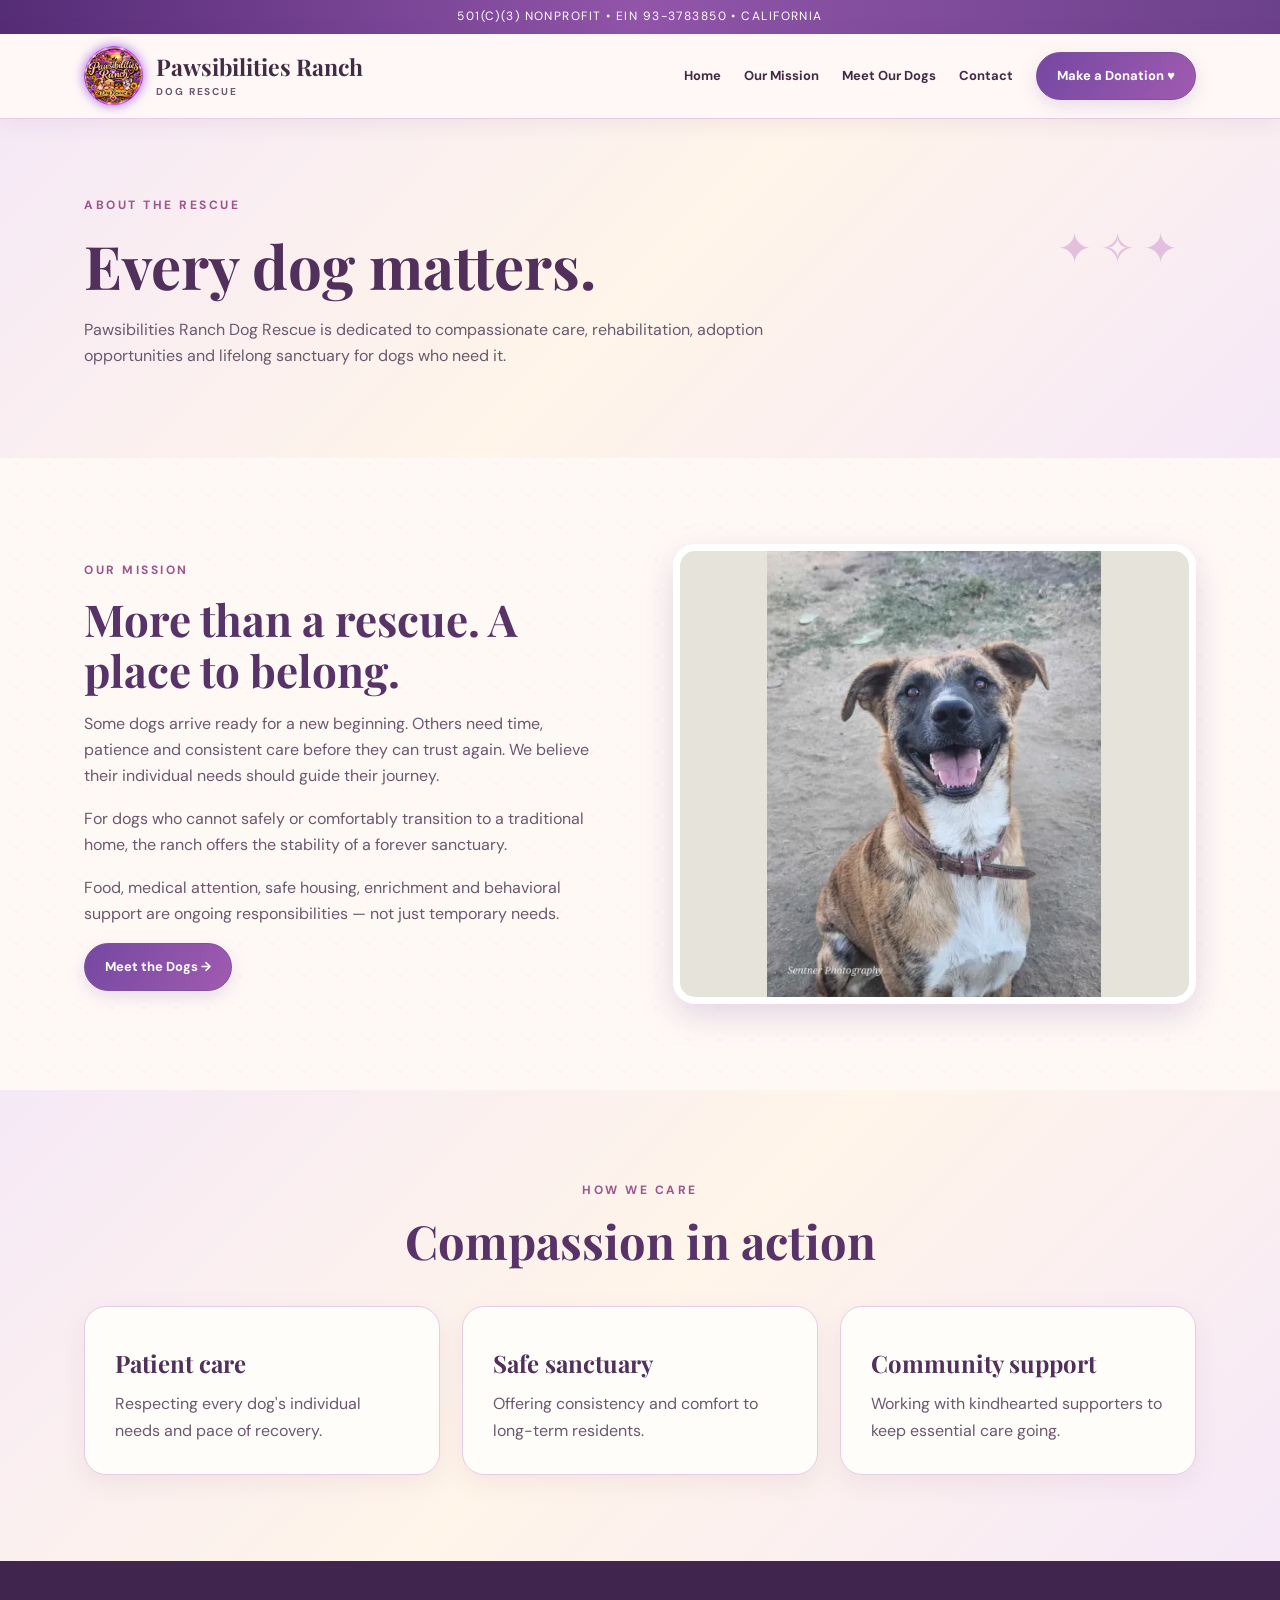
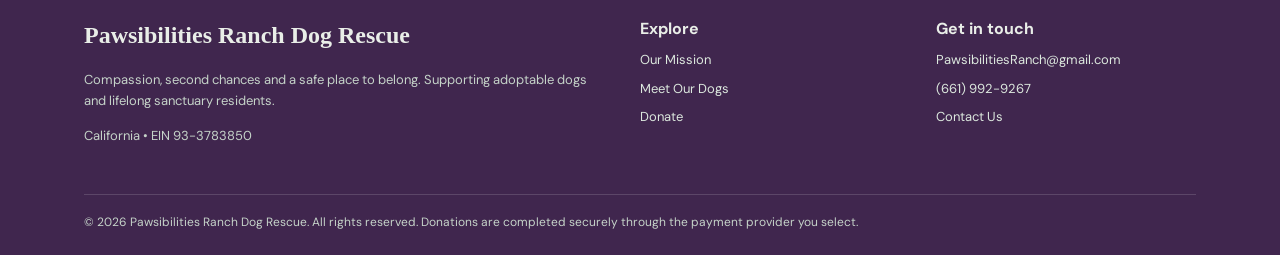
==== about.html @ be0eb977 "Add files via upload" ====
<!doctype html><html lang="en"><head><meta charset="utf-8"><meta name="viewport" content="width=device-width, initial-scale=1"><meta name="description" content="Pawsibilities Ranch Dog Rescue — compassionate care, adoption and lifelong sanctuary for dogs in need."><title>Our Mission | Pawsibilities Ranch Dog Rescue</title><link rel="icon" href="enchanted-ranch-logo.png"><link rel="stylesheet" href="styles.css"><script defer src="script.js"></script></head><body>
<div class="topline">501(c)(3) Nonprofit • EIN 93-3783850 • California</div><header class="nav"><div class="container nav-inner"><a href="index.html" class="brand"><img src="enchanted-ranch-logo.png" alt=""><span>Pawsibilities Ranch<small>DOG RESCUE</small></span></a><button class="mobile-toggle" id="menu" aria-label="Toggle navigation" aria-expanded="false">☰ Menu</button><nav class="links" id="links"><a href="index.html">Home</a><a href="about.html">Our Mission</a><a href="dogs.html">Meet Our Dogs</a><a href="contact.html">Contact</a><a class="button" href="donate.html">Make a Donation ♥</a></nav></div></header><main><section class="page-hero"><div class="container"><span class="eyebrow">About the rescue</span><h1>Every dog matters.</h1><p>Pawsibilities Ranch Dog Rescue is dedicated to compassionate care, rehabilitation, adoption opportunities and lifelong sanctuary for dogs who need it.</p></div></section><section class="section"><div class="container split"><div><span class="eyebrow">Our mission</span><h2>More than a rescue. A place to belong.</h2><p>Some dogs arrive ready for a new beginning. Others need time, patience and consistent care before they can trust again. We believe their individual needs should guide their journey.</p><p>For dogs who cannot safely or comfortably transition to a traditional home, the ranch offers the stability of a forever sanctuary.</p><p>Food, medical attention, safe housing, enrichment and behavioral support are ongoing responsibilities — not just temporary needs.</p><a class="button" href="dogs.html">Meet the Dogs →</a></div><img class="photo-feature" src="tigress.webp" alt="Tigress, a sanctuary resident"></div></section><section class="section tint"><div class="container"><div class="section-head"><span class="eyebrow">How we care</span><h2>Compassion in action</h2></div><div class="cards3"><article class="value-card"><h3>Patient care</h3><p>Respecting every dog's individual needs and pace of recovery.</p></article><article class="value-card"><h3>Safe sanctuary</h3><p>Offering consistency and comfort to long-term residents.</p></article><article class="value-card"><h3>Community support</h3><p>Working with kindhearted supporters to keep essential care going.</p></article></div></div></section></main>
<footer class="footer"><div class="container"><div class="footer-grid"><div><strong style="font-family:Georgia,serif;font-size:24px">Pawsibilities Ranch Dog Rescue</strong><p>Compassion, second chances and a safe place to belong. Supporting adoptable dogs and lifelong sanctuary residents.</p><p>California • EIN 93-3783850</p></div><div><strong>Explore</strong><a href="about.html">Our Mission</a><a href="dogs.html">Meet Our Dogs</a><a href="donate.html">Donate</a></div><div><strong>Get in touch</strong><a href="mailto:PawsibilitiesRanch@gmail.com">PawsibilitiesRanch@gmail.com</a><a href="tel:+16619929267">(661) 992-9267</a><a href="contact.html">Contact Us</a></div></div><div class="footer-bottom">© 2026 Pawsibilities Ranch Dog Rescue. All rights reserved. Donations are completed securely through the payment provider you select.</div></div></footer></body></html>
---- styles.css ----
@import url('https://fonts.googleapis.com/css2?family=DM+Sans:wght@400;500;600;700&family=Playfair+Display:wght@500;600;700&display=swap');
:root{--ink:#20362f;--green:#315b4d;--leaf:#668776;--cream:#fbf9f4;--sand:#f1ede4;--gold:#c9a16c;--line:#dedfd6;--muted:#66746d}
*{box-sizing:border-box}html{scroll-behavior:smooth}body{margin:0;background:var(--cream);color:var(--ink);font-family:'DM Sans',Arial,sans-serif;line-height:1.65}a{color:inherit}img{max-width:100%}.container{max-width:1160px;margin:auto;padding:0 24px}.topline{background:var(--green);color:white;text-align:center;padding:7px 15px;font-size:12px;letter-spacing:.12em;text-transform:uppercase}.nav{background:#fffefb;border-bottom:1px solid var(--line);position:sticky;top:0;z-index:10}.nav-inner{display:flex;align-items:center;justify-content:space-between;gap:20px;min-height:84px}.brand{display:flex;align-items:center;gap:12px;text-decoration:none;font-family:'Playfair Display',Georgia,serif;font-size:23px;font-weight:700;line-height:1.15}.brand img{height:52px;width:52px;object-fit:contain}.brand small{display:block;font-family:'DM Sans',sans-serif;font-size:10px;letter-spacing:.19em;color:var(--muted);font-weight:700;margin-top:5px}.links{display:flex;align-items:center;gap:23px}.links a{text-decoration:none;font-size:13px;font-weight:700}.links a:hover{color:#b08247}.button{display:inline-flex;align-items:center;justify-content:center;gap:8px;background:var(--green);color:#fff!important;border:1px solid var(--green);padding:12px 20px;border-radius:5px;text-decoration:none;font-size:13px;font-weight:700;transition:.2s;cursor:pointer}.button:hover{background:#244438;transform:translateY(-2px)}.button.alt{background:transparent;color:var(--green)!important}.button.gold{background:var(--gold);border-color:var(--gold);color:#192c26!important}.mobile-toggle{display:none}.hero{padding:88px 0 92px;background:linear-gradient(110deg,#f3efe5 0%,#f9f7f0 55%,#e9eee6 100%)}.hero-grid{display:grid;grid-template-columns:1.05fr .95fr;align-items:center;gap:55px}.eyebrow{text-transform:uppercase;letter-spacing:.21em;font-weight:700;font-size:12px;color:#94734a}.hero h1,h1,h2,h3{font-family:'Playfair Display',Georgia,serif;line-height:1.16}.hero h1{font-size:clamp(44px,5.1vw,72px);margin:18px 0 23px;letter-spacing:-.025em}.hero p{font-size:17px;color:#59665f;max-width:580px}.hero-actions{display:flex;gap:12px;flex-wrap:wrap;margin-top:28px}.hero-photos{display:grid;grid-template-columns:1fr 1fr;gap:12px;position:relative}.hero-photos img{width:100%;height:350px;object-fit:contain;background:#e9e6dd;border-radius:110px 110px 10px 10px;box-shadow:0 15px 35px #20362f18}.hero-photos img:nth-child(2){margin-top:46px}.hero-photos:after{content:'LOVE • CARE • SECOND CHANCES';position:absolute;bottom:15px;left:50%;transform:translateX(-50%);background:white;padding:12px 16px;white-space:nowrap;font-size:10px;letter-spacing:.12em;font-weight:700;box-shadow:0 8px 25px #0002}.section{padding:86px 0}.section.tint{background:var(--sand)}.section-head{max-width:730px;margin:0 auto 38px;text-align:center}.section-head h2{font-size:clamp(34px,4vw,47px);margin:12px 0}.section-head p{color:var(--muted)}.cards3{display:grid;grid-template-columns:repeat(3,1fr);gap:22px}.value-card{padding:30px;border:1px solid var(--line);background:#fffdfa;border-radius:8px}.value-card .symbol{font-size:26px}.value-card h3{font-size:24px;margin:13px 0}.value-card p{color:var(--muted);margin:0}.split{display:grid;grid-template-columns:1fr 1fr;gap:65px;align-items:center}.split h2{font-size:44px;margin:10px 0}.split p{color:var(--muted)}.photo-feature{width:100%;max-height:460px;object-fit:contain;background:#e6e3da;border-radius:8px}.dog-grid{display:grid;grid-template-columns:repeat(3,minmax(0,1fr));gap:24px}.dog-card{border:1px solid var(--line);background:#fff;overflow:hidden;border-radius:9px;box-shadow:0 6px 22px #253c3210;transition:transform .2s,box-shadow .2s}.dog-card:hover{transform:translateY(-4px);box-shadow:0 13px 32px #253c3224}.dog-photo{height:255px;background:#e9e6df;display:flex;align-items:center;justify-content:center}.dog-photo img{width:100%;height:100%;object-fit:contain;object-position:center}.dog-body{padding:23px}.dog-body h3{font-size:27px;margin:0 0 10px}.pill{display:inline-block;font-size:11px;text-transform:uppercase;letter-spacing:.08em;font-weight:700;color:var(--green);background:#e9f0e9;padding:6px 10px;border-radius:30px}.pill.sanctuary{background:#f4e9dc;color:#8b633c}.dog-body p{color:var(--muted);font-size:14px}.story-button{background:none;border:0;color:var(--green);font-weight:800;padding:0;cursor:pointer;font-size:14px;text-decoration:underline;text-underline-offset:4px}.filterbar{display:flex;gap:14px;align-items:center;flex-wrap:wrap;margin:0 0 32px}.filterbar select,.filterbar input{border:1px solid #cbd2c9;border-radius:5px;padding:13px;background:#fff;font:inherit;min-width:200px}.filterbar input{flex:1}.banner{background:var(--green);color:white;padding:68px 0}.banner h2{font-size:42px;margin:0 0 14px}.banner p{color:#dce7df}.donate-grid{display:grid;grid-template-columns:repeat(3,1fr);gap:18px}.donate-card{background:#fff;border:1px solid var(--line);border-radius:8px;padding:28px}.donate-card h3{font-size:25px}.donate-card p{color:var(--muted)}.info-box{background:#f2f0e9;padding:24px;border-left:3px solid var(--gold);border-radius:4px}.page-hero{background:#f0efe8;padding:72px 0}.page-hero h1{font-size:clamp(38px,5vw,60px);margin:14px 0}.page-hero p{max-width:730px;color:var(--muted)}.contact-cards{display:grid;grid-template-columns:repeat(2,1fr);gap:20px}.contact-card{background:white;border:1px solid var(--line);padding:30px;border-radius:8px}.footer{background:#1d362d;color:#e9eee8;padding:55px 0 22px}.footer-grid{display:grid;grid-template-columns:2fr 1fr 1fr;gap:35px}.footer a{display:block;color:#dce8de;text-decoration:none;margin:7px 0;font-size:13px}.footer p{font-size:13px;color:#c5d3c9}.footer-bottom{border-top:1px solid #ffffff25;margin-top:35px;padding-top:18px;font-size:12px;color:#c5d3c9}.modal{position:fixed;inset:0;z-index:50;background:#10251ddc;display:none;align-items:center;justify-content:center;padding:20px}.modal.open{display:flex}.modal-panel{position:relative;background:var(--cream);border-radius:10px;width:min(790px,100%);max-height:90vh;overflow:auto;padding:34px}.modal-panel h2{font-size:38px;margin:0 0 12px}.modal-panel img{width:100%;max-height:320px;object-fit:contain;background:#e9e6df;border-radius:5px}.modal-story{white-space:pre-line;font-size:15px;line-height:1.8}.close{position:sticky;float:right;top:0;background:var(--green);color:white;border:0;border-radius:50%;width:35px;height:35px;cursor:pointer}.fine{font-size:12px;color:var(--muted)}.cta-center{text-align:center;margin-top:34px}
@media(max-width:850px){.mobile-toggle{display:block;background:none;border:1px solid var(--line);padding:9px;border-radius:5px}.links{display:none;position:absolute;top:100%;left:0;right:0;background:white;padding:20px;flex-direction:column;align-items:stretch;border-bottom:1px solid var(--line)}.links.open{display:flex}.hero-grid,.split{grid-template-columns:1fr}.hero{padding:60px 0}.hero-photos{max-width:560px}.dog-grid,.cards3,.donate-grid{grid-template-columns:repeat(2,minmax(0,1fr))}.footer-grid{grid-template-columns:1fr 1fr}}@media(max-width:570px){.brand{font-size:18px}.brand img{width:42px;height:42px}.container{padding:0 17px}.section{padding:58px 0}.hero-photos img{height:235px}.dog-grid,.cards3,.donate-grid,.contact-cards,.footer-grid{grid-template-columns:1fr}.filterbar select,.filterbar input{width:100%}.banner h2,.split h2{font-size:34px}.modal-panel{padding:20px}.dog-photo{height:290px}}

/* Enchanted Ranch identity */
:root{--ink:#412c43;--green:#66418b;--leaf:#9b6ac0;--cream:#fff9f6;--sand:#f5e9f5;--gold:#f3c277;--line:#e5cde7;--muted:#6b586e}
body{background:#fff9f6;background-image:radial-gradient(#f3c7ed55 1px,transparent 1px);background-size:32px 32px}
h1,h2,h3{color:#51315b}.topline{background:linear-gradient(90deg,#552c76,#9155a9,#6c418b);color:#fff}
.nav{background:#fff8f6ed;box-shadow:0 3px 22px #642d6c16}.brand img{border-radius:50%;height:60px;width:60px;filter:drop-shadow(0 0 6px #a459e8)}
.button{background:linear-gradient(120deg,#7548a2,#a05bb0);border-color:#8051a1;border-radius:40px;box-shadow:0 6px 17px #784ca52b}
.button:hover{background:linear-gradient(120deg,#623887,#864799);box-shadow:0 8px 25px #784ca55a}
.button.alt{color:#71408c!important;background:#fff7ffcf}.button.gold{background:linear-gradient(120deg,#f3c277,#f5a8bf);border-color:#f3c277}
.section.tint,.page-hero{background:linear-gradient(135deg,#f6e9f7,#fff5e9,#f6e8f8)}
.section-head h2,.split h2{color:#583367}.eyebrow{color:#9b568b}
.value-card,.donate-card,.contact-card{border-radius:22px;box-shadow:0 8px 24px #8a528318}.value-card:hover,.donate-card:hover{transform:translateY(-5px);transition:.25s}
.dog-card{border-radius:22px;border:2px solid #e8c9e9;box-shadow:0 0 18px #bc7abf26;animation:gentleglow 5s ease-in-out infinite}.dog-card:nth-child(3n+2){animation-delay:1.5s}.dog-card:nth-child(3n+3){animation-delay:3s}
@keyframes gentleglow{50%{box-shadow:0 0 24px #b770e15c,0 8px 25px #c28db33b;border-color:#d89ae2}}
.dog-photo{background:linear-gradient(130deg,#f9eefa,#f5e9db)}.pill{background:#eee0f5;color:#72428d}.pill.sanctuary{background:#fff0d8;color:#95633c}
.story-button{color:#864c9a}.banner{background:linear-gradient(120deg,#583276,#8857a1,#70428d)}.footer{background:#40264e}
.photo-feature{border:7px solid #fff;box-shadow:0 12px 34px #70428d30;border-radius:22px}
.page-hero{position:relative;overflow:hidden}.page-hero:after{content:'✦  ✧  ✦';position:absolute;right:8%;top:28%;color:#c68ac8;font-size:42px;opacity:.45;pointer-events:none}
.magic-divider{text-align:center;font-size:24px;letter-spacing:15px;color:#a76caa;margin:0}
.hero-scene{position:relative;width:100%;overflow:hidden;background:#70448e;isolation:isolate}
.hero-scene-img{width:100%;display:block;height:auto}
.scene-link{position:absolute;top:1.5%;height:7.5%;z-index:3;border-radius:15px;cursor:pointer}
.scene-link:focus-visible{outline:3px solid #fff;outline-offset:1px;background:#ffffff35}
.scene-link:hover{background:#ffffff16}
.scene-link.home{left:36%;width:9%}.scene-link.mission{left:45%;width:13%}.scene-link.pack{left:58%;width:13%}.scene-link.help{left:71%;width:13%}.scene-link.events{left:84%;width:8%}.scene-link.contact{left:92%;width:7%}
.paw-trail{position:absolute;inset:0;pointer-events:none;overflow:hidden}
.trail-paw{position:absolute;width:3.2%;aspect-ratio:1;transform:translate(-50%,-50%) rotate(-12deg);font-size:clamp(12px,2.2vw,33px);display:grid;place-items:center;opacity:0;color:#fff0b4;text-shadow:0 0 8px #fff,0 0 17px #ffca6e,0 0 28px #f3a7e5;animation:trailpulse 12s ease-in-out infinite;animation-delay:calc(var(--i) * .65s)}
@keyframes trailpulse{0%,5%,19%,100%{opacity:0;filter:blur(2px);scale:.8}8%,13%{opacity:1;filter:blur(0);scale:1.15}}
.barn-shimmer{position:absolute;left:89.5%;top:39%;font-size:clamp(14px,2vw,31px);color:#fff1b0;text-shadow:0 0 18px #ffef9b;opacity:0;animation:barnblink 12s ease-in-out infinite}
@keyframes barnblink{0%,70%,88%,100%{opacity:0}77%,83%{opacity:1}}
.scene-butterfly{position:absolute;font-size:clamp(15px,2.5vw,35px);filter:drop-shadow(0 0 7px #eac6ff);animation:butterfloat 8s ease-in-out infinite;pointer-events:none}
.scene-butterfly.one{left:49%;top:83%}.scene-butterfly.two{right:3%;bottom:10%;animation-delay:2s}
@keyframes butterfloat{50%{transform:translate(18px,-17px) rotate(12deg)}}
.welcome-under{padding:32px 0;text-align:center;background:linear-gradient(90deg,#faeafa,#fff4eb,#f9e8fb)}
.welcome-under h2{font-size:clamp(25px,3vw,38px);margin:0 0 8px}.welcome-under p{margin:0;color:#6b586e}
.home-mobile-nav{display:none}.scene-logo-mobile{display:none}
@media(max-width:850px){.hero-scene{min-height:400px}.hero-scene-img{height:420px;object-fit:cover;object-position:45% center}.scene-link{display:none}.home-mobile-nav{display:flex;flex-wrap:wrap;gap:8px;justify-content:center;padding:12px;background:#4b2b5d}.home-mobile-nav a{color:white;text-decoration:none;font-weight:700;font-size:12px;padding:7px 10px;border:1px solid #d7b1df;border-radius:20px}.trail-paw,.barn-shimmer{display:none}}
@media(prefers-reduced-motion:reduce){.trail-paw,.barn-shimmer,.scene-butterfly,.dog-card{animation:none!important}.trail-paw{opacity:0}}

@media(min-width:851px){.home-page .nav,.home-page .topline{display:none}}
@media(max-width:850px){.home-page .topline{display:none}.home-page .nav{display:block}}
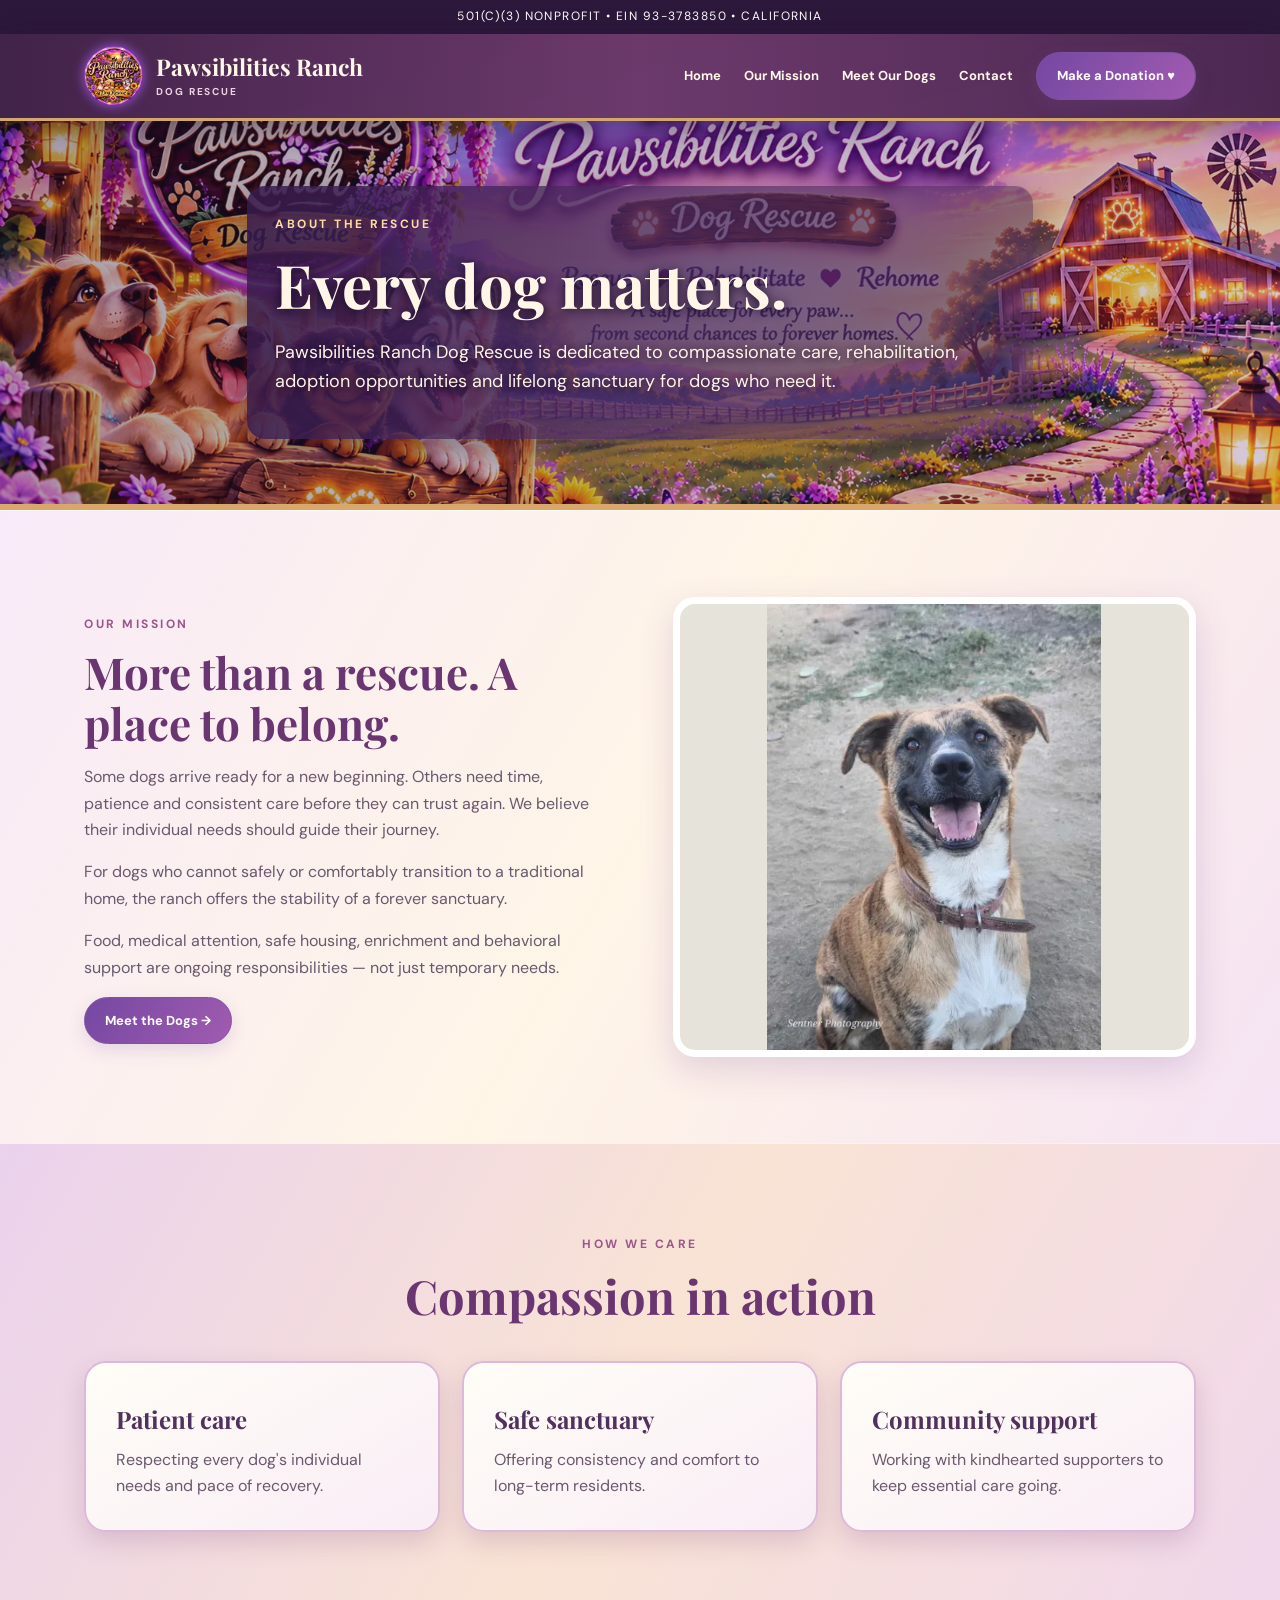
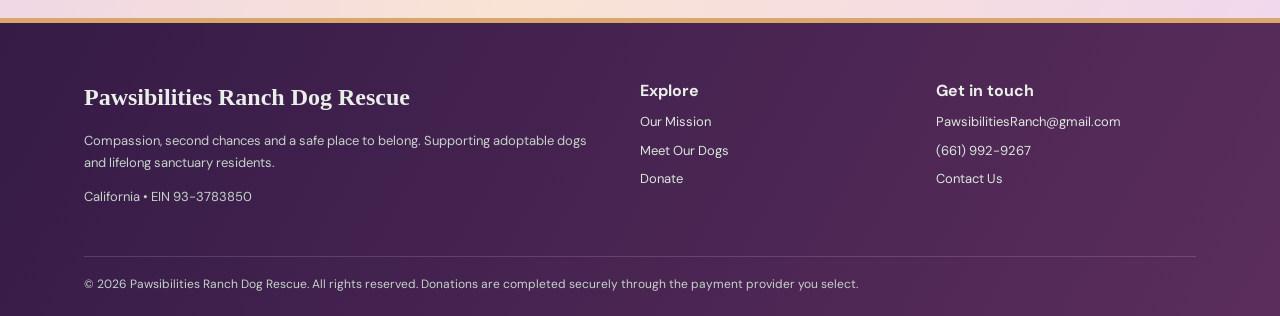
==== commit 5157d389: "Add files via upload" ====
--- a/about.html
+++ b/about.html
@@ -1,3 +1,3 @@
 <!doctype html><html lang="en"><head><meta charset="utf-8"><meta name="viewport" content="width=device-width, initial-scale=1"><meta name="description" content="Pawsibilities Ranch Dog Rescue — compassionate care, adoption and lifelong sanctuary for dogs in need."><title>Our Mission | Pawsibilities Ranch Dog Rescue</title><link rel="icon" href="enchanted-ranch-logo.png"><link rel="stylesheet" href="styles.css"><script defer src="script.js"></script></head><body>
-<div class="topline">501(c)(3) Nonprofit • EIN 93-3783850 • California</div><header class="nav"><div class="container nav-inner"><a href="index.html" class="brand"><img src="enchanted-ranch-logo.png" alt=""><span>Pawsibilities Ranch<small>DOG RESCUE</small></span></a><button class="mobile-toggle" id="menu" aria-label="Toggle navigation" aria-expanded="false">☰ Menu</button><nav class="links" id="links"><a href="index.html">Home</a><a href="about.html">Our Mission</a><a href="dogs.html">Meet Our Dogs</a><a href="contact.html">Contact</a><a class="button" href="donate.html">Make a Donation ♥</a></nav></div></header><main><section class="page-hero"><div class="container"><span class="eyebrow">About the rescue</span><h1>Every dog matters.</h1><p>Pawsibilities Ranch Dog Rescue is dedicated to compassionate care, rehabilitation, adoption opportunities and lifelong sanctuary for dogs who need it.</p></div></section><section class="section"><div class="container split"><div><span class="eyebrow">Our mission</span><h2>More than a rescue. A place to belong.</h2><p>Some dogs arrive ready for a new beginning. Others need time, patience and consistent care before they can trust again. We believe their individual needs should guide their journey.</p><p>For dogs who cannot safely or comfortably transition to a traditional home, the ranch offers the stability of a forever sanctuary.</p><p>Food, medical attention, safe housing, enrichment and behavioral support are ongoing responsibilities — not just temporary needs.</p><a class="button" href="dogs.html">Meet the Dogs →</a></div><img class="photo-feature" src="tigress.webp" alt="Tigress, a sanctuary resident"></div></section><section class="section tint"><div class="container"><div class="section-head"><span class="eyebrow">How we care</span><h2>Compassion in action</h2></div><div class="cards3"><article class="value-card"><h3>Patient care</h3><p>Respecting every dog's individual needs and pace of recovery.</p></article><article class="value-card"><h3>Safe sanctuary</h3><p>Offering consistency and comfort to long-term residents.</p></article><article class="value-card"><h3>Community support</h3><p>Working with kindhearted supporters to keep essential care going.</p></article></div></div></section></main>
+<div class="topline">501(c)(3) Nonprofit • EIN 93-3783850 • California</div><header class="nav"><div class="container nav-inner"><a href="index.html" class="brand"><img src="enchanted-ranch-logo.png" alt=""><span>Pawsibilities Ranch<small>DOG RESCUE</small></span></a><button class="mobile-toggle" id="menu" aria-label="Toggle navigation" aria-expanded="false">☰ Menu</button><nav class="links" id="links"><a href="index.html">Home</a><a href="about.html">Our Mission</a><a href="dogs.html">Meet Our Dogs</a><a href="contact.html">Contact</a><a class="button" href="donate.html">Make a Donation ♥</a></nav></div></header><main><section class="page-hero page-hero-about"><div class="container"><span class="eyebrow">About the rescue</span><h1>Every dog matters.</h1><p>Pawsibilities Ranch Dog Rescue is dedicated to compassionate care, rehabilitation, adoption opportunities and lifelong sanctuary for dogs who need it.</p></div></section><section class="section"><div class="container split"><div><span class="eyebrow">Our mission</span><h2>More than a rescue. A place to belong.</h2><p>Some dogs arrive ready for a new beginning. Others need time, patience and consistent care before they can trust again. We believe their individual needs should guide their journey.</p><p>For dogs who cannot safely or comfortably transition to a traditional home, the ranch offers the stability of a forever sanctuary.</p><p>Food, medical attention, safe housing, enrichment and behavioral support are ongoing responsibilities — not just temporary needs.</p><a class="button" href="dogs.html">Meet the Dogs →</a></div><img class="photo-feature" src="tigress.webp" alt="Tigress, a sanctuary resident"></div></section><section class="section tint"><div class="container"><div class="section-head"><span class="eyebrow">How we care</span><h2>Compassion in action</h2></div><div class="cards3"><article class="value-card"><h3>Patient care</h3><p>Respecting every dog's individual needs and pace of recovery.</p></article><article class="value-card"><h3>Safe sanctuary</h3><p>Offering consistency and comfort to long-term residents.</p></article><article class="value-card"><h3>Community support</h3><p>Working with kindhearted supporters to keep essential care going.</p></article></div></div></section></main>
 <footer class="footer"><div class="container"><div class="footer-grid"><div><strong style="font-family:Georgia,serif;font-size:24px">Pawsibilities Ranch Dog Rescue</strong><p>Compassion, second chances and a safe place to belong. Supporting adoptable dogs and lifelong sanctuary residents.</p><p>California • EIN 93-3783850</p></div><div><strong>Explore</strong><a href="about.html">Our Mission</a><a href="dogs.html">Meet Our Dogs</a><a href="donate.html">Donate</a></div><div><strong>Get in touch</strong><a href="mailto:PawsibilitiesRanch@gmail.com">PawsibilitiesRanch@gmail.com</a><a href="tel:+16619929267">(661) 992-9267</a><a href="contact.html">Contact Us</a></div></div><div class="footer-bottom">© 2026 Pawsibilities Ranch Dog Rescue. All rights reserved. Donations are completed securely through the payment provider you select.</div></div></footer></body></html>
--- a/styles.css
+++ b/styles.css
@@ -44,3 +44,63 @@
 
 @media(min-width:851px){.home-page .nav,.home-page .topline{display:none}}
 @media(max-width:850px){.home-page .topline{display:none}.home-page .nav{display:block}}
+
+/* Revision: full-width, uncropped illustrated homepage at every screen size */
+.hero-scene{min-height:0!important;overflow:visible}
+.hero-scene-img{display:block!important;width:100%!important;height:auto!important;min-height:0!important;object-fit:contain!important;object-position:center!important}
+.scene-link{display:block!important;position:absolute!important;top:1.5%;height:7.5%;min-height:0!important;z-index:4;touch-action:manipulation}
+.home-mobile-nav,.paw-trail,.trail-paw,.barn-shimmer,.scene-butterfly{display:none!important}
+.home-page .nav,.home-page .topline{display:none!important}
+@media(max-width:850px){
+  .hero-scene{min-height:0!important}
+  .hero-scene-img{height:auto!important;object-fit:contain!important}
+  .scene-link{display:block!important;top:1.5%;height:8%!important}
+}
+/* Enchanted interiors: warm dusk sky, wisteria, illustrated barn-country mood */
+body:not(.home-page){background:linear-gradient(165deg,#2e173f 0%,#6d3f87 26%,#e5a3b8 56%,#ffe6b2 78%,#fff0dc 100%) fixed;color:#402444}
+body:not(.home-page) .nav{background:linear-gradient(90deg,#422349f5,#6c3a6bf5,#49264ef5);border-bottom:3px solid #d3a86b;box-shadow:0 7px 30px #1e102c70}
+body:not(.home-page) .brand,body:not(.home-page) .links a:not(.button){color:#fff7e8}
+body:not(.home-page) .brand small{color:#eed2e6}
+body:not(.home-page) .links a:hover{color:#ffdc96}
+body:not(.home-page) .topline{background:#2c183b}
+body:not(.home-page) .page-hero{background:radial-gradient(ellipse at 10% 0%,#f1b8f37a,transparent 38%),radial-gradient(ellipse at 85% 100%,#f9ba8270,transparent 45%),linear-gradient(120deg,#4e2669,#88549b 45%,#d98ea3 80%,#f8bf94);color:#fff;min-height:290px;display:flex;align-items:center;border-bottom:5px solid #d9aa76;position:relative;isolation:isolate}
+body:not(.home-page) .page-hero:before{content:"✦     ❀        ✦      ❀       ✦";position:absolute;inset:auto 0 12px;text-align:center;font-size:24px;color:#ffe3ac99;letter-spacing:1.5vw;pointer-events:none}
+body:not(.home-page) .page-hero h1{color:#fff8f0;text-shadow:0 3px 18px #351744a8}
+body:not(.home-page) .page-hero p{color:#fff4ee;font-size:18px;text-shadow:0 2px 9px #31133d77}
+body:not(.home-page) .page-hero .eyebrow{color:#ffdc9b}
+body:not(.home-page) .section{background:linear-gradient(135deg,#fff0f4e8,#fff7e9f2,#f5e3f5e8);border-top:1px solid #fff9}
+body:not(.home-page) .section.tint{background:linear-gradient(135deg,#e7cce8f2,#f8e3d6f2,#f3d6e8f2)}
+body:not(.home-page) .section .container{position:relative}
+body:not(.home-page) .section h2{color:#6a3672}
+body:not(.home-page) .value-card,body:not(.home-page) .donate-card,body:not(.home-page) .contact-card{background:linear-gradient(150deg,#fffdf7,#f9edf6);border:2px solid #dcb9d9;box-shadow:0 10px 26px #713d7433}
+body:not(.home-page) .dog-card{background:linear-gradient(145deg,#fffefa,#fff1f6);border:2px solid #dba4d7;box-shadow:0 10px 25px #66347130}
+body:not(.home-page) .dog-photo{background:linear-gradient(135deg,#f5dce8,#f7e6d5)}
+body:not(.home-page) .footer{background:linear-gradient(120deg,#351b46,#5a2d5c);border-top:5px solid #d9a66b}
+body:not(.home-page) .info-box{background:#fff2f0;border-left:4px solid #c68dc6;box-shadow:0 7px 25px #8d538d29}
+body:not(.home-page) .filterbar select,body:not(.home-page) .filterbar input{background:#fff9f6;border:2px solid #d3a6cf}
+@media(max-width:850px){body:not(.home-page) .links{background:#4b2955}body:not(.home-page) .page-hero{min-height:230px}}
+
+/* Dedicated desktop and mobile compositions: real wood-style mobile links */
+.hero-picture{display:block;width:100%}.ranch-mobile-signs{display:none}
+@media(max-width:850px){
+ .home-page .nav,.home-page .topline{display:none!important}
+ .ranch-mobile-signs{display:flex!important;gap:8px;overflow-x:auto;scroll-snap-type:x proximity;align-items:center;padding:12px 12px 14px;background:linear-gradient(#3c1e31,#74442e 45%,#3b221c);border-bottom:3px solid #e6b06b;scrollbar-width:thin}
+ .ranch-mobile-signs a{flex:0 0 auto;display:inline-flex;align-items:center;justify-content:center;min-height:45px;padding:9px 15px;color:#fff1d9;text-decoration:none;font-size:14px;font-weight:800;text-shadow:0 2px 2px #251312;border:2px solid #bc8550;border-radius:8px;background:linear-gradient(#a66c3e,#794522 52%,#5d341e);box-shadow:inset 0 2px 2px #e6b58080,0 4px 7px #2d172d77;scroll-snap-align:start}
+ .ranch-mobile-signs a:focus-visible{outline:3px solid #f9d583;outline-offset:2px}
+ .hero-scene,.hero-picture{width:100%;min-height:0!important;overflow:hidden!important}
+ .hero-scene-img{display:block!important;width:100%!important;height:auto!important;min-height:0!important;max-width:100%!important;object-fit:contain!important;object-position:center!important}
+ .scene-link{display:none!important} /* desktop painted sign hotspots are replaced by real mobile buttons */
+ .welcome-under{padding:30px 0}
+}
+/* True illustrated, richly colored page headers. No symbols over heading text. */
+body:not(.home-page) .page-hero{background:linear-gradient(90deg,#30153b66,#5a286a40),url('enchanted-ranch-hero.webp') center 52%/cover no-repeat!important;min-height:340px!important;padding:65px 0!important;border-bottom:6px solid #d9a66b!important;isolation:isolate}
+body:not(.home-page) .page-hero:before,body:not(.home-page) .page-hero:after{content:none!important;display:none!important}
+body:not(.home-page) .page-hero .container{background:linear-gradient(100deg,#361a4bde,#4d2b64ba,#4b2a537a);padding:24px 28px;border-radius:18px;max-width:1120px;box-shadow:0 10px 30px #1b0a2a55}
+body:not(.home-page) .page-hero h1{color:#fff6e8!important;text-shadow:0 2px 12px #160b23!important;position:relative;z-index:1}
+body:not(.home-page) .page-hero p{color:#fff4e8!important;text-shadow:0 1px 8px #1c0c26!important}
+body:not(.home-page) .page-hero .eyebrow{color:#ffdda2!important}
+body:not(.home-page) .section{background:linear-gradient(120deg,#f8eaf8,#fff5e7,#f5e3f3)!important}
+body:not(.home-page) .section.tint{background:linear-gradient(120deg,#ebd2ed,#f9e3d4,#f1d8ec)!important}
+body:not(.home-page) .dog-card{animation:none!important;box-shadow:0 8px 25px #733e7936!important}
+body:not(.home-page) .dog-card:hover{box-shadow:0 12px 30px #733e7966!important}
+@media(max-width:850px){body:not(.home-page) .page-hero{min-height:310px!important;padding:48px 0!important;background-position:56% 45%!important}body:not(.home-page) .page-hero .container{width:calc(100% - 28px);padding:25px 20px!important}body:not(.home-page) .page-hero h1{font-size:clamp(35px,8vw,54px)!important}body:not(.home-page) .page-hero p{font-size:16px!important}}
